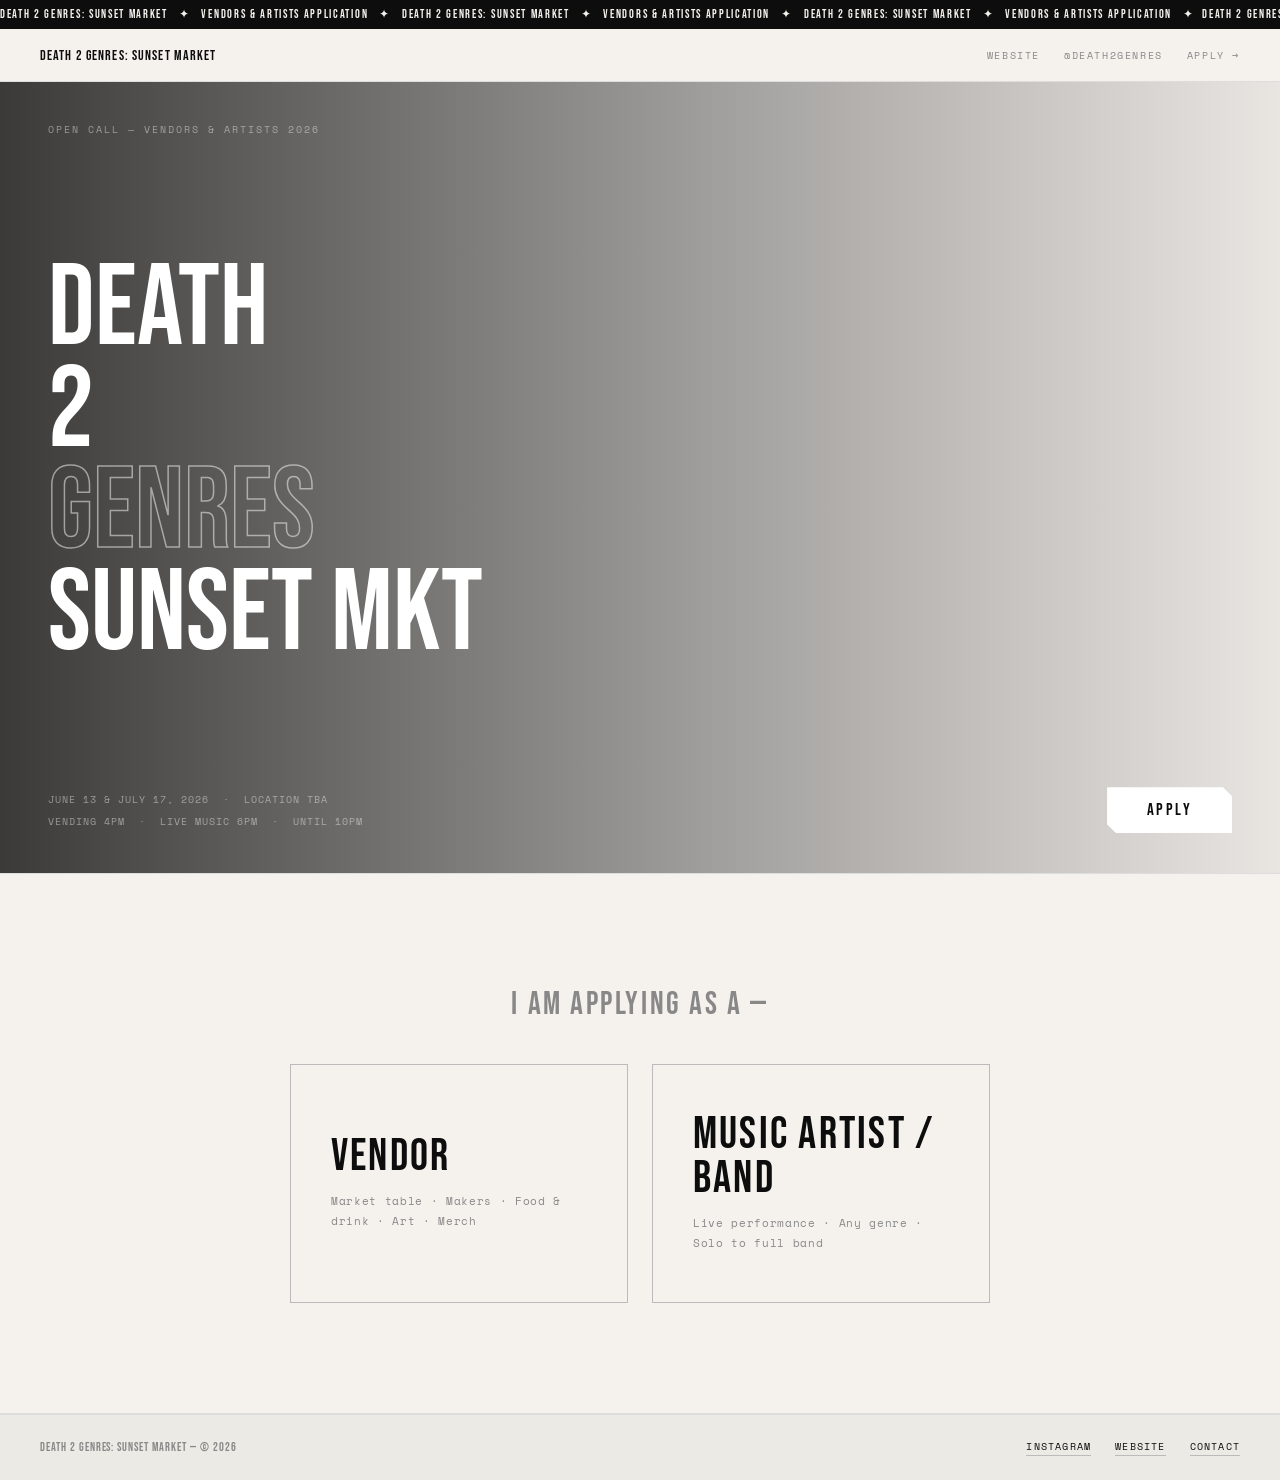
==== preview.html @ 9e219e61 "initial commit" ====
<!DOCTYPE html>
<html lang="en">
<head>
  <meta charset="UTF-8" />
  <meta name="viewport" content="width=device-width, initial-scale=1.0" />
  <title>Death 2 Genres: Sunset Market — Apply</title>
  <meta name="description" content="Apply as a vendor or artist for Death 2 Genres: Sunset Market — June 13 & July 17, 2025." />

  <!-- Fonts -->
  <link rel="preconnect" href="https://fonts.googleapis.com" />
  <link rel="preconnect" href="https://fonts.gstatic.com" crossorigin />
  <link href="https://fonts.googleapis.com/css2?family=Bebas+Neue&family=Space+Mono:wght@400;700&display=swap" rel="stylesheet" />

  <!-- Styles -->  <style>
/* ============================================================
   base.css — reset, variables, typography
   ============================================================ */

*, *::before, *::after {
  box-sizing: border-box;
  margin: 0;
  padding: 0;
}

:root {
  --black:       #0d0d0d;
  --white:       #f5f2ee;
  --off:         #eceae5;
  --mid:         #888;
  --border:      #ddd;
  --border-dark: #bbb;

  --font-display: 'Bebas Neue', sans-serif;
  --font-mono:    'Space Mono', monospace;
}

html {
  scroll-behavior: smooth;
}

body {
  font-family: var(--font-mono);
  background: var(--white);
  color: var(--black);
  overflow-x: hidden;
}

a {
  color: inherit;
  text-decoration: none;
}

/* ============================================================
   layout.css — ticker, nav, info bar, date cards, footer
   ============================================================ */

/* ── TICKER ── */
.ticker {
  background: var(--black);
  color: var(--white);
  font-family: var(--font-display);
  font-size: 12px;
  letter-spacing: 0.14em;
  padding: 7px 0;
  white-space: nowrap;
  overflow: hidden;
}

.ticker-inner {
  display: inline-block;
  animation: tick 22s linear infinite;
}

@keyframes tick {
  from { transform: translateX(0); }
  to   { transform: translateX(-100%); }
}

/* ── NAV ── */
nav {
  display: flex;
  justify-content: space-between;
  align-items: center;
  padding: 1.1rem 2.5rem;
  border-bottom: 1px solid var(--border);
  position: sticky;
  top: 0;
  background: var(--white);
  z-index: 100;
}

.nav-logo {
  font-family: var(--font-display);
  font-size: 14px;
  letter-spacing: 0.08em;
}

.nav-links {
  display: flex;
  gap: 1.5rem;
}

.nav-link {
  font-size: 10px;
  letter-spacing: 0.16em;
  text-transform: uppercase;
  color: var(--mid);
  transition: color 0.2s;
}

.nav-link:hover { color: var(--black); }

/* ── INFO BAR ── */
.info-bar {
  display: grid;
  grid-template-columns: repeat(4, 1fr);
  border-bottom: 1px solid var(--border);
}

.info-cell {
  padding: 1.4rem 2rem;
  border-right: 1px solid var(--border);
}

.info-cell:last-child { border-right: none; }

.info-cell .lbl {
  font-size: 9px;
  letter-spacing: 0.2em;
  text-transform: uppercase;
  color: var(--mid);
  margin-bottom: 4px;
}

.info-cell .val {
  font-family: var(--font-display);
  font-size: 1.25rem;
  letter-spacing: 0.04em;
}

/* ── DATE CARDS ── */
.dates-row {
  display: grid;
  grid-template-columns: 1fr 1fr;
  border-bottom: 1px solid var(--border);
}

.date-card {
  padding: 2.5rem 3rem;
  border-right: 1px solid var(--border);
  position: relative;
  overflow: hidden;
}

.date-card:last-child { border-right: none; }

.date-bg {
  position: absolute;
  right: 1rem;
  top: 0.5rem;
  font-family: var(--font-display);
  font-size: clamp(5rem, 10vw, 9rem);
  color: var(--off);
  line-height: 1;
  pointer-events: none;
  user-select: none;
}

.date-tag {
  font-size: 9px;
  letter-spacing: 0.2em;
  text-transform: uppercase;
  color: var(--mid);
  margin-bottom: 0.5rem;
}

.date-day {
  font-family: var(--font-display);
  font-size: clamp(2.5rem, 5vw, 4.5rem);
  line-height: 1;
  margin-bottom: 0.75rem;
}

.date-info {
  font-size: 10px;
  color: var(--mid);
  letter-spacing: 0.08em;
  line-height: 2;
}

/* ── FOOTER ── */
footer {
  border-top: 1px solid var(--border);
  padding: 1.5rem 2.5rem;
  display: flex;
  justify-content: space-between;
  align-items: center;
  background: var(--off);
  flex-wrap: wrap;
  gap: 1rem;
}

.foot-logo {
  font-family: var(--font-display);
  font-size: 12px;
  letter-spacing: 0.08em;
  color: var(--mid);
}

.foot-links {
  display: flex;
  gap: 1.5rem;
}

.foot-link {
  font-size: 10px;
  letter-spacing: 0.12em;
  text-transform: uppercase;
  border-bottom: 1px solid var(--border-dark);
  padding-bottom: 1px;
  transition: border-color 0.2s;
}

.foot-link:hover { border-color: var(--black); }

/* ── WHO ARE YOU SECTION ── */
.who-section {
  min-height: 60vh;
  display: flex;
  flex-direction: column;
  align-items: center;
  justify-content: center;
  padding: 5rem 2rem;
  border-bottom: 1px solid var(--border);
}

.who-label {
  font-family: var(--font-display);
  font-size: clamp(1.2rem, 3vw, 2rem);
  letter-spacing: 0.08em;
  color: var(--mid);
  margin-bottom: 2.5rem;
  text-transform: uppercase;
}

.who-cards {
  display: grid;
  grid-template-columns: 1fr 1fr;
  gap: 1.5rem;
  width: 100%;
  max-width: 700px;
}

.who-card {
  padding: 3rem 2.5rem;
  border: 1px solid var(--border-dark);
  background: transparent;
  cursor: pointer;
  text-align: left;
  transition: border-color 0.2s, background 0.2s;
  font-family: var(--font-mono);
}

.who-card:hover {
  border-color: var(--black);
  background: var(--off);
}

.who-card.selected {
  border-color: var(--black);
  border-width: 2px;
  background: var(--off);
}

.who-card-title {
  font-family: var(--font-display);
  font-size: clamp(1.8rem, 4vw, 2.8rem);
  letter-spacing: 0.05em;
  color: var(--black);
  line-height: 1;
  margin-bottom: 0.75rem;
}

.who-card-sub {
  font-size: 11px;
  color: var(--mid);
  letter-spacing: 0.06em;
  line-height: 1.8;
}

@media (max-width: 600px) {
  .who-cards { grid-template-columns: 1fr; }
  .who-section { min-height: auto; padding: 3.5rem 1.5rem; }
}

/* ============================================================
   hero.css — slideshow, scrim, headline, cta, dots, photo strip
   ============================================================ */

/* ── HERO WRAPPER ── */
.hero {
  position: relative;
  height: 88vh;
  overflow: hidden;
  border-bottom: 1px solid var(--border);
}

/* ── SLIDESHOW ── */
.slides {
  position: absolute;
  inset: 0;
}

.slide {
  position: absolute;
  inset: 0;
  background-size: cover;
  background-position: center;
  opacity: 0;
  transition: opacity 1.4s ease;
}

.slide.active { opacity: 1; }

/* ── SCRIM ── */
.hero-scrim {
  position: absolute;
  inset: 0;
  background: linear-gradient(
    to right,
    rgba(0, 0, 0, 0.76) 0%,
    rgba(0, 0, 0, 0.35) 55%,
    rgba(0, 0, 0, 0.05) 100%
  );
  z-index: 2;
}

/* ── CONTENT ── */
.hero-content {
  position: absolute;
  inset: 0;
  z-index: 4;
  display: flex;
  flex-direction: column;
  justify-content: space-between;
  padding: 2.5rem 3rem;
}

.hero-tag {
  font-size: 10px;
  letter-spacing: 0.2em;
  color: rgba(255, 255, 255, 0.45);
  text-transform: uppercase;
}

.hero-center {
  flex: 1;
  display: flex;
  align-items: center;
}

/* ── HEADLINE ── */
.hero-h1 {
  font-family: var(--font-display);
  font-size: clamp(4.5rem, 9vw, 9rem);
  line-height: 0.88;
  color: #fff;
}

.hero-h1 .outline {
  -webkit-text-stroke: 1.5px rgba(255, 255, 255, 0.5);
  color: transparent;
}

/* ── BOTTOM ROW ── */
.hero-bottom {
  display: flex;
  justify-content: space-between;
  align-items: flex-end;
}

.hero-meta {
  font-size: 10px;
  color: rgba(255, 255, 255, 0.45);
  letter-spacing: 0.1em;
  line-height: 2.2;
}

/* ── CTA BUTTON ── */
.btn-apply {
  display: inline-block;
  background: #fff;
  color: var(--black);
  font-family: var(--font-display);
  font-size: 17px;
  letter-spacing: 0.14em;
  padding: 13px 40px;
  border: none;
  cursor: pointer;
  transition: opacity 0.15s;
  clip-path: polygon(0 0, calc(100% - 9px) 0, 100% 9px, 100% 100%, 9px 100%, 0 calc(100% - 9px));
}

.btn-apply:hover { opacity: 0.85; }

/* ── SLIDE DOTS ── */
.slide-dots {
  position: absolute;
  bottom: 1.5rem;
  left: 50%;
  transform: translateX(-50%);
  display: flex;
  gap: 7px;
  z-index: 5;
}

.dot {
  width: 5px;
  height: 5px;
  border-radius: 50%;
  background: rgba(255, 255, 255, 0.25);
  border: 1px solid rgba(255, 255, 255, 0.45);
  cursor: pointer;
  transition: background 0.3s;
}

.dot.active { background: #fff; }

/* ── PHOTO STRIP ── */
.photo-strip {
  display: grid;
  grid-template-columns: repeat(8, 1fr);
  height: 110px;
  border-bottom: 1px solid var(--border);
  overflow: hidden;
}

.strip-photo {
  background-size: cover;
  background-position: center;
  filter: grayscale(100%);
  transition: filter 0.3s;
  border-right: 1px solid var(--border);
}

.strip-photo:last-child { border-right: none; }
.strip-photo:hover { filter: grayscale(0%); }

/* ============================================================
   form.css — sidebar, fields, date picker, checkboxes,
               submit button, success screen
   ============================================================ */

/* ── FORM LAYOUT ── */
.form-wrap {
  display: grid;
  grid-template-columns: 240px 1fr;
}

/* ── SIDEBAR ── */
.form-aside {
  padding: 3rem 2rem;
  border-right: 1px solid var(--border);
  position: sticky;
  top: 52px;
  align-self: start;
  height: calc(100vh - 52px);
  display: flex;
  flex-direction: column;
  justify-content: space-between;
  background: var(--off);
}

.aside-title {
  font-family: var(--font-display);
  font-size: 2.2rem;
  line-height: 1;
  margin-bottom: 1.8rem;
}

.aside-steps { display: flex; flex-direction: column; }

.step {
  display: flex;
  align-items: center;
  gap: 12px;
  padding: 12px 0;
  border-bottom: 1px solid var(--border-dark);
  font-size: 10px;
  letter-spacing: 0.1em;
  color: var(--mid);
  text-transform: uppercase;
}

.step.on { color: var(--black); }

.step.on .snum {
  background: var(--black);
  color: #fff;
  border-color: var(--black);
}

.snum {
  width: 22px;
  height: 22px;
  border: 1px solid var(--border-dark);
  border-radius: 50%;
  display: flex;
  align-items: center;
  justify-content: center;
  font-size: 9px;
  flex-shrink: 0;
  color: var(--mid);
}

.aside-foot {
  font-size: 10px;
  color: var(--mid);
  line-height: 1.9;
  letter-spacing: 0.04em;
}

.aside-foot a {
  color: var(--black);
  border-bottom: 1px solid var(--border-dark);
}

.aside-socials {
  display: flex;
  gap: 1rem;
  margin-top: 1rem;
}

.aside-social {
  font-size: 10px;
  letter-spacing: 0.1em;
  text-transform: uppercase;
  border-bottom: 1px solid var(--border-dark);
  padding-bottom: 1px;
}

/* ── FORM BODY ── */
.form-body { padding: 3rem 3.5rem 5rem; }

.fblock {
  margin-bottom: 3.5rem;
  padding-bottom: 3.5rem;
  border-bottom: 1px solid var(--border);
}

.fblock:last-of-type { border-bottom: none; }

.fblock-head {
  display: flex;
  align-items: baseline;
  gap: 0.75rem;
  margin-bottom: 1.75rem;
}

.fnum {
  font-family: var(--font-display);
  font-size: 3.5rem;
  color: var(--border-dark);
  line-height: 1;
  flex-shrink: 0;
}

.ftitle {
  font-family: var(--font-display);
  font-size: 1.6rem;
  letter-spacing: 0.05em;
  line-height: 1;
}

/* ── GRID ── */
.two-col {
  display: grid;
  grid-template-columns: 1fr 1fr;
  gap: 14px;
}

/* ── FIELDS ── */
.field { margin-bottom: 1.1rem; }

.field label {
  display: block;
  font-size: 10px;
  letter-spacing: 0.16em;
  text-transform: uppercase;
  color: var(--mid);
  margin-bottom: 7px;
}

.req { font-weight: 700; color: var(--black); }

.field input,
.field select,
.field textarea {
  width: 100%;
  padding: 11px 14px;
  background: #fff;
  border: 1px solid var(--border-dark);
  color: var(--black);
  font-family: var(--font-mono);
  font-size: 13px;
  outline: none;
  transition: border-color 0.2s;
  appearance: none;
  border-radius: 0;
}

.field input::placeholder,
.field textarea::placeholder { color: #bbb; }

.field input:focus,
.field select:focus,
.field textarea:focus { border-color: var(--black); }

.field select option { background: #fff; }

.field textarea { min-height: 90px; resize: vertical; }

.field .hint {
  font-size: 10px;
  color: var(--mid);
  margin-top: 5px;
  letter-spacing: 0.05em;
  font-style: italic;
}

.field-err {
  border-color: #b00 !important;
  border-width: 2px !important;
}

/* ── DATE RADIO PICKER ── */
.date-picks {
  display: grid;
  grid-template-columns: repeat(2, 1fr);
  gap: 10px;
}

.dp { position: relative; }

.dp input[type="radio"] {
  position: absolute;
  opacity: 0;
  width: 0;
  height: 0;
}

.dp label {
  display: flex;
  flex-direction: column;
  justify-content: center;
  height: 72px;
  padding: 0 16px;
  border: 1px solid var(--border-dark);
  cursor: pointer;
  transition: border-color 0.2s, background 0.2s;
  font-size: 13px;
  letter-spacing: 0;
  color: var(--black);
  text-transform: none;
}

.dp label .big {
  font-family: var(--font-display);
  font-size: 1.4rem;
  letter-spacing: 0.05em;
  display: block;
  line-height: 1;
  margin-bottom: 3px;
}

.dp label .small {
  font-size: 9px;
  letter-spacing: 0.1em;
  text-transform: uppercase;
  color: var(--mid);
}

.dp input:checked + label {
  border-color: var(--black);
  border-width: 2px;
  background: var(--off);
}

.dp input:checked + label .small { color: var(--black); }

/* ── CHECKBOXES ── */
.checks { display: flex; flex-direction: column; gap: 8px; }

.chk {
  display: flex;
  align-items: flex-start;
  gap: 10px;
  cursor: pointer;
  padding: 9px 12px;
  border: 1px solid var(--border);
  transition: border-color 0.2s, background 0.2s;
}

.chk:hover { border-color: var(--border-dark); background: var(--off); }
.chk:has(input:checked) { border-color: var(--black); background: var(--off); }

.chk input[type="checkbox"] {
  width: 13px;
  height: 13px;
  flex-shrink: 0;
  margin-top: 2px;
  accent-color: var(--black);
  cursor: pointer;
}

.chk span { font-size: 12px; line-height: 1.5; letter-spacing: 0.02em; }

/* ── SUBMIT ── */
.submit-row {
  display: flex;
  align-items: center;
  gap: 2rem;
  margin-top: 2.5rem;
}

.btn-submit {
  font-family: var(--font-display);
  font-size: 19px;
  letter-spacing: 0.14em;
  background: var(--black);
  color: #fff;
  border: none;
  padding: 15px 48px;
  cursor: pointer;
  transition: opacity 0.15s;
  clip-path: polygon(0 0, calc(100% - 9px) 0, 100% 9px, 100% 100%, 9px 100%, 0 calc(100% - 9px));
}

.btn-submit:hover    { opacity: 0.8; }
.btn-submit:disabled { opacity: 0.4; cursor: not-allowed; }

/* ── SUCCESS ── */
.success {
  display: none;
  min-height: 70vh;
  flex-direction: column;
  align-items: center;
  justify-content: center;
  text-align: center;
  padding: 4rem 2rem;
}

.success.show { display: flex; }

.success-check {
  font-family: var(--font-display);
  font-size: clamp(5rem, 14vw, 12rem);
  line-height: 1;
  color: transparent;
  -webkit-text-stroke: 1px var(--black);
}

.success-msg {
  font-family: var(--font-display);
  font-size: clamp(2rem, 5vw, 4rem);
  letter-spacing: 0.05em;
  margin: 0.75rem 0;
}

.success-sub {
  font-size: 11px;
  color: var(--mid);
  letter-spacing: 0.08em;
  max-width: 380px;
  line-height: 2;
}

.success-sub a { color: var(--black); border-bottom: 1px solid var(--border-dark); }

/* ── TYPE TOGGLE ── */
.type-toggle {
  display: flex;
  gap: 0;
  margin-bottom: 3rem;
  border: 1px solid var(--border-dark);
  width: fit-content;
}

.toggle-btn {
  font-family: var(--font-display);
  font-size: 16px;
  letter-spacing: 0.1em;
  padding: 12px 36px;
  border: none;
  background: transparent;
  color: var(--mid);
  cursor: pointer;
  transition: background 0.2s, color 0.2s;
  border-right: 1px solid var(--border-dark);
}

.toggle-btn:last-child { border-right: none; }

.toggle-btn.active {
  background: var(--black);
  color: #fff;
}

.toggle-btn:not(.active):hover {
  background: var(--off);
  color: var(--black);
}

/* ============================================================
   responsive.css — breakpoints
   ============================================================ */

@media (max-width: 900px) {
  .info-bar { grid-template-columns: 1fr 1fr; }
  .info-cell:nth-child(2) { border-right: none; }
  .info-cell:nth-child(3) { border-top: 1px solid var(--border); }
  .info-cell:nth-child(4) { border-top: 1px solid var(--border); border-right: none; }

  .date-picks { grid-template-columns: 1fr 1fr; }
}

@media (max-width: 700px) {
  /* Nav */
  nav { padding: 1rem 1.5rem; }
  .nav-logo { font-size: 11px; }

  /* Hero */
  .hero-content { padding: 2rem 1.5rem; }
  .hero-h1 { font-size: clamp(3.5rem, 14vw, 6rem); }
  .hero-bottom { flex-direction: column; align-items: flex-start; gap: 1.2rem; }

  /* Photo strip */
  .photo-strip { grid-template-columns: repeat(4, 1fr); height: 80px; }

  /* Info + dates */
  .info-bar { grid-template-columns: 1fr 1fr; }
  .dates-row { grid-template-columns: 1fr; }
  .date-card { border-right: none; border-bottom: 1px solid var(--border); }

  /* Form */
  .form-wrap { grid-template-columns: 1fr; }
  .form-aside {
    position: static;
    height: auto;
    padding: 2rem 1.5rem;
    border-right: none;
    border-bottom: 1px solid var(--border);
  }
  .form-body { padding: 2rem 1.5rem 4rem; }
  .two-col { grid-template-columns: 1fr; }
  .date-picks { grid-template-columns: 1fr 1fr; }
  .submit-row { flex-direction: column; align-items: flex-start; }

  /* Footer */
  footer { flex-direction: column; align-items: flex-start; gap: 0.75rem; }
}

  </style>
</head>
<body>

  <!-- ── TICKER ── -->
  <div class="ticker">
    <span class="ticker-inner" aria-hidden="true">
      DEATH 2 GENRES: SUNSET MARKET &nbsp;&nbsp;✦&nbsp;&nbsp; VENDORS &amp; ARTISTS APPLICATION &nbsp;&nbsp;✦&nbsp;&nbsp; DEATH 2 GENRES: SUNSET MARKET &nbsp;&nbsp;✦&nbsp;&nbsp; VENDORS &amp; ARTISTS APPLICATION &nbsp;&nbsp;✦&nbsp;&nbsp; DEATH 2 GENRES: SUNSET MARKET &nbsp;&nbsp;✦&nbsp;&nbsp; VENDORS &amp; ARTISTS APPLICATION &nbsp;&nbsp;✦&nbsp;&nbsp;
    </span><span class="ticker-inner" aria-hidden="true">
      DEATH 2 GENRES: SUNSET MARKET &nbsp;&nbsp;✦&nbsp;&nbsp; VENDORS &amp; ARTISTS APPLICATION &nbsp;&nbsp;✦&nbsp;&nbsp; DEATH 2 GENRES: SUNSET MARKET &nbsp;&nbsp;✦&nbsp;&nbsp; VENDORS &amp; ARTISTS APPLICATION &nbsp;&nbsp;✦&nbsp;&nbsp; DEATH 2 GENRES: SUNSET MARKET &nbsp;&nbsp;✦&nbsp;&nbsp; VENDORS &amp; ARTISTS APPLICATION &nbsp;&nbsp;✦&nbsp;&nbsp;
    </span>
  </div>

  <!-- ── NAV ── -->
  <nav>
    <div class="nav-logo">DEATH 2 GENRES: SUNSET MARKET</div>
    <div class="nav-links">
      <a href="https://death2genres.com" target="_blank" class="nav-link">Website</a>
      <a href="https://instagram.com/death2genres" target="_blank" class="nav-link">@death2genres</a>
      <a class="nav-link" style="cursor:pointer;" onclick="document.getElementById('apply').scrollIntoView({behavior:'smooth'})">Apply →</a>
    </div>
  </nav>

  <!-- ── HERO ── -->
  <section class="hero">
    <div class="slides">
      <div class="slide active" style="background-image: url('photos/170A4663.jpg')"></div>
      <div class="slide"        style="background-image: url('photos/170A4488.jpg')"></div>
      <div class="slide"        style="background-image: url('photos/170A4413.jpg')"></div>
      <div class="slide"        style="background-image: url('photos/170A4297.jpg')"></div>
      <div class="slide"        style="background-image: url('photos/170A4094.jpg')"></div>
      <div class="slide"        style="background-image: url('photos/170A5031.jpg')"></div>
      <div class="slide"        style="background-image: url('photos/170A4662.jpg')"></div>
      <div class="slide"        style="background-image: url('photos/170A4574.jpg')"></div>
    </div>

    <div class="hero-scrim"></div>

    <div class="hero-content">
      <div class="hero-tag">Open Call — Vendors &amp; Artists 2026</div>

      <div class="hero-center">
        <div class="hero-h1">
          <div>DEATH</div>
          <div>2</div>
          <div class="outline">GENRES</div>
          <div>SUNSET MKT</div>
        </div>
      </div>

      <div class="hero-bottom">
        <div class="hero-meta">
          JUNE 13 &amp; JULY 17, 2026 &nbsp;·&nbsp; LOCATION TBA<br>
          VENDING 4PM &nbsp;·&nbsp; LIVE MUSIC 6PM &nbsp;·&nbsp; UNTIL 10PM
        </div>
        <button class="btn-apply" onclick="document.getElementById('apply').scrollIntoView({behavior:'smooth'})">Apply</button>
      </div>
    </div>
  </section>

  <!-- ── WHO ARE YOU ── -->
  <section class="who-section" id="apply">
    <div class="who-label">I am applying as a —</div>
    <div class="who-cards">
      <button class="who-card" id="who-vendor" onclick="selectType('vendor')">
        <div class="who-card-title">Vendor</div>
        <div class="who-card-sub">Market table · Makers · Food &amp; drink · Art · Merch</div>
      </button>
      <button class="who-card" id="who-artist" onclick="selectType('artist')">
        <div class="who-card-title">Music Artist / Band</div>
        <div class="who-card-sub">Live performance · Any genre · Solo to full band</div>
      </button>
    </div>
  </section>

  <!-- ── FORM ── -->
  <section class="form-wrap" id="form" style="display:none;">

    <aside class="form-aside">
      <div>
        <div class="aside-title" id="aside-title"></div>
        <div class="aside-steps" id="aside-steps-vendor" style="display:none;">
          <div class="step on"><div class="snum">1</div>Contact</div>
          <div class="step on"><div class="snum">2</div>Business</div>
          <div class="step on"><div class="snum">3</div>Dates &amp; Setup</div>
        </div>
        <div class="aside-steps" id="aside-steps-artist" style="display:none;">
          <div class="step on"><div class="snum">1</div>Contact</div>
          <div class="step on"><div class="snum">2</div>Your Act</div>
          <div class="step on"><div class="snum">3</div>Stage &amp; Dates</div>
        </div>
      </div>
      <div class="aside-foot">
        <a href="mailto:elcapitan@death2genres.com">elcapitan@death2genres.com</a>
        <div class="aside-socials">
          <a href="https://instagram.com/death2genres" target="_blank" class="aside-social">Instagram</a>
          <a href="https://death2genres.com" target="_blank" class="aside-social">Website</a>
        </div>
      </div>
    </aside>

    <div class="form-body">

      <!-- ════ VENDOR FORM ════ -->
      <div id="vendor-form" style="display:none;">
        <div id="vendor-form-content">

          <div class="fblock">
            <div class="fblock-head"><div class="fnum">01</div><div class="ftitle">Contact Info</div></div>
            <div class="two-col">
              <div class="field"><label>First Name <span class="req">*</span></label><input type="text" name="v_first_name" id="v-fname" placeholder="Jane" /></div>
              <div class="field"><label>Last Name <span class="req">*</span></label><input type="text" name="v_last_name" id="v-lname" placeholder="Smith" /></div>
            </div>
            <div class="two-col">
              <div class="field"><label>Email <span class="req">*</span></label><input type="email" name="v_email" id="v-email" placeholder="jane@yourbrand.com" /></div>
              <div class="field"><label>Phone</label><input type="tel" name="v_phone" placeholder="(303) 555-0100" /></div>
            </div>
            <div class="field">
              <label>Instagram</label>
              <input type="text" name="v_instagram" placeholder="@yourbrand" />
              <div class="hint">// We'll tag you in promos</div>
            </div>
          </div>

          <div class="fblock">
            <div class="fblock-head"><div class="fnum">02</div><div class="ftitle">Your Business</div></div>
            <div class="field"><label>Brand / Business Name <span class="req">*</span></label><input type="text" name="v_business_name" id="v-bizname" placeholder="The Golden Petal Co." /></div>
            <div class="field">
              <label>Category <span class="req">*</span></label>
              <select name="v_category" id="v-category">
                <option value="">— Select —</option>
                <option>Handmade crafts &amp; art</option>
                <option>Jewelry &amp; accessories</option>
                <option>Clothing &amp; apparel</option>
                <option>Plants &amp; florals</option>
                <option>Candles, soaps &amp; wellness</option>
                <option>Pottery &amp; ceramics</option>
                <option>Food &amp; beverage</option>
                <option>Vintage &amp; resale</option>
                <option>Photography &amp; prints</option>
                <option>Music / merch</option>
                <option>Other</option>
              </select>
            </div>
            <div class="field">
              <label>Tell us about your brand <span class="req">*</span></label>
              <textarea name="v_description" id="v-description" placeholder="What you sell, your vibe, what makes your booth worth showing up for..."></textarea>
            </div>
            <div class="two-col">
              <div class="field"><label>Website or Portfolio</label><input type="url" name="v_website" placeholder="https://" /></div>
              <div class="field">
                <label>Market Experience</label>
                <select name="v_experience">
                  <option value="">— Select —</option>
                  <option>Yes — regularly</option>
                  <option>Yes — a few times</option>
                  <option>First time</option>
                </select>
              </div>
            </div>
          </div>

          <div class="fblock">
            <div class="fblock-head"><div class="fnum">03</div><div class="ftitle">Dates &amp; Setup</div></div>
            <div class="field">
              <label>Which date(s)? <span class="req">*</span></label>
              <div class="date-picks" id="v-date-picks">
                <div class="dp"><input type="radio" name="v_date" id="vd1" value="June 13, 2026" /><label for="vd1"><span class="big">June 13</span><span class="small">Friday · Show 01</span></label></div>
                <div class="dp"><input type="radio" name="v_date" id="vd2" value="July 17, 2026" /><label for="vd2"><span class="big">July 17</span><span class="small">Thursday · Show 02</span></label></div>
              </div>
            </div>
            <div class="two-col" style="margin-top:1.2rem;">
              <div class="field">
                <label>Need Electricity?</label>
                <select name="v_power">
                  <option>No</option>
                  <option>Yes — lighting only</option>
                  <option>Yes — equipment</option>
                </select>
              </div>
              <div class="field">
                <label>How big is your setup?</label>
                <select name="v_setup_size">
                  <option value="">— Select —</option>
                  <option>Small (single table)</option>
                  <option>Medium (table + rack / display)</option>
                  <option>Large (full tent / multiple tables)</option>
                  <option>Not sure yet</option>
                </select>
              </div>
            </div>

            <div class="field" style="margin-top:0.8rem;">
              <label>Anything else?</label>
              <textarea name="v_notes" placeholder="Setup needs, questions, etc."></textarea>
            </div>
          </div>

          <div class="submit-row">
            <button class="btn-submit" id="v-submit-btn" type="button" onclick="submitVendor()">Send It →</button>
          </div>

        </div>
        <div class="success" id="v-success">
          <div class="success-check">✓</div>
          <div class="success-msg">You're on our radar.</div>
          <div class="success-sub">We'll be in touch at the email you provided. Follow <a href="https://instagram.com/death2genres" target="_blank">@death2genres</a> for updates.</div>
        </div>
      </div>

      <!-- ════ ARTIST FORM ════ -->
      <div id="artist-form" style="display:none;">
        <div id="artist-form-content">

          <div class="fblock">
            <div class="fblock-head"><div class="fnum">01</div><div class="ftitle">Contact Info</div></div>
            <div class="two-col">
              <div class="field"><label>First Name <span class="req">*</span></label><input type="text" name="a_first_name" id="a-fname" placeholder="Jane" /></div>
              <div class="field"><label>Last Name <span class="req">*</span></label><input type="text" name="a_last_name" id="a-lname" placeholder="Smith" /></div>
            </div>
            <div class="two-col">
              <div class="field"><label>Email <span class="req">*</span></label><input type="email" name="a_email" id="a-email" placeholder="jane@yourband.com" /></div>
              <div class="field"><label>Phone</label><input type="tel" name="a_phone" placeholder="(303) 555-0100" /></div>
            </div>
            <div class="two-col">
              <div class="field">
                <label>Instagram <span class="req">*</span></label>
                <input type="text" name="a_instagram" id="a-instagram" placeholder="@yourband" />
                <div class="hint">// We'll tag you in show promos</div>
              </div>
              <div class="field"><label>Other Socials</label><input type="text" name="a_socials" placeholder="TikTok, Twitter, Facebook..." /></div>
            </div>
          </div>

          <div class="fblock">
            <div class="fblock-head"><div class="fnum">02</div><div class="ftitle">Your Act</div></div>
            <div class="two-col">
              <div class="field"><label>Artist / Band Name <span class="req">*</span></label><input type="text" name="a_artist_name" id="a-artist-name" placeholder="The Midnight Collective" /></div>
              <div class="field">
                <label>Act Size <span class="req">*</span></label>
                <select name="a_act_size" id="a-act-size">
                  <option value="">— Select —</option>
                  <option>Solo</option>
                  <option>Group</option>
                </select>
              </div>
            </div>
            <div class="field">
              <label>How would YOU describe your sound? <span class="req">*</span></label>
              <textarea name="a_sound" id="a-sound" placeholder="Skip the genre labels — tell us what your music actually feels like, who it's for, what kind of energy you bring to a room..."></textarea>
            </div>
            <div class="field">
              <label>Music Links <span class="req">*</span></label>
              <textarea name="a_links" id="a-links" placeholder="Spotify, SoundCloud, Bandcamp, YouTube, etc. Drop as many as you have — we want to hear you." style="min-height:70px;"></textarea>
              <div class="hint">// EPK link welcome too</div>
            </div>
            <div class="field">
              <label>Show Examples</label>
              <textarea name="a_show_examples" placeholder="Links to live footage, past show videos, or describe a show that represents what we'd be getting." style="min-height:70px;"></textarea>
              <div class="hint">// Not required but it really helps</div>
            </div>
            <div class="field">
              <label>Instruments &amp; Equipment You're Bringing <span class="req">*</span></label>
              <textarea name="a_equipment" id="a-equipment" placeholder="Guitars, bass, drums, keys, DJ setup, PA, amps, pedals — list everything you plan to bring." style="min-height:70px;"></textarea>
            </div>
          </div>

          <div class="fblock">
            <div class="fblock-head"><div class="fnum">03</div><div class="ftitle">Stage &amp; Dates</div></div>
            <div class="field">
              <label>Which date(s) work for you? <span class="req">*</span></label>
              <div class="date-picks" id="a-date-picks">
                <div class="dp"><input type="radio" name="a_date" id="ad1" value="June 13, 2026" /><label for="ad1"><span class="big">June 13</span><span class="small">Friday · Show 01</span></label></div>
                <div class="dp"><input type="radio" name="a_date" id="ad2" value="July 17, 2026" /><label for="ad2"><span class="big">July 17</span><span class="small">Thursday · Show 02</span></label></div>
              </div>
            </div>
            <div class="field" style="margin-top:1.2rem;">
              <label>Any other shows around these dates?</label>
              <textarea name="a_other_shows" placeholder="Let us know if you have gigs around June 13 or July 17." style="min-height:70px;"></textarea>
            </div>
            <div class="field">
              <label>Anything else?</label>
              <textarea name="a_notes" placeholder="Rider needs, questions, whatever's on your mind."></textarea>
            </div>
          </div>

          <div class="submit-row">
            <button class="btn-submit" id="a-submit-btn" type="button" onclick="submitArtist()">Send It →</button>
          </div>

        </div>
        <div class="success" id="a-success">
          <div class="success-check">✓</div>
          <div class="success-msg">We hear you.</div>
          <div class="success-sub">We'll listen to your links and be in touch. Follow <a href="https://instagram.com/death2genres" target="_blank">@death2genres</a> for updates.</div>
        </div>
      </div>

    </div><!-- /form-body -->
  </section>

  <!-- ── FOOTER ── -->
  <footer>
    <div class="foot-logo">Death 2 Genres: Sunset Market — © 2026</div>
    <div class="foot-links">
      <a href="https://instagram.com/death2genres" target="_blank" class="foot-link">Instagram</a>
      <a href="https://death2genres.com" target="_blank" class="foot-link">Website</a>
      <a href="mailto:elcapitan@death2genres.com" class="foot-link">Contact</a>
    </div>
  </footer>

  <!-- Scripts -->
  <script>
/* ============================================================
   config.js — shared constants, load this first
   ============================================================ */

window.FORMSPREE_URL  = 'https://formspree.io/f/YOUR_FORM_ID';
window.FALLBACK_EMAIL = 'elcapitan@death2genres.com';

/* ============================================================
   slideshow.js — hero image carousel (no dots)
   ============================================================ */

(function () {
  const slides = document.querySelectorAll('.slide');
  if (!slides.length) return;

  let current = 0;

  function goTo(n) {
    slides[current].classList.remove('active');
    current = n;
    slides[current].classList.add('active');
  }

  setInterval(() => goTo((current + 1) % slides.length), 4000);
})();

/* ============================================================
   form.js — vendor form validation + submission
   ============================================================ */

function setError(el, hasError) {
  el.classList.toggle('field-err', hasError);
}

function collectVendorData() {
  const fd = new FormData();

  document.querySelectorAll(
    '#vendor-form-content input:not([type=checkbox]):not([type=radio]), ' +
    '#vendor-form-content select, ' +
    '#vendor-form-content textarea'
  ).forEach(el => { if (el.name && el.value) fd.append(el.name, el.value); });

  const checked = [...document.querySelectorAll('#vendor-form-content input[type=checkbox]:checked')]
    .map(cb => cb.value).join(', ');
  if (checked) fd.append('v_extras', checked);

  const date = document.querySelector('input[name="v_date"]:checked');
  if (date) fd.append('v_date', date.value);

  fd.append('application_type', 'Vendor');
  return fd;
}

function validateVendor() {
  const required = ['v-fname', 'v-lname', 'v-email', 'v-bizname', 'v-category', 'v-description']
    .map(id => document.getElementById(id));

  const dateOk    = document.querySelector('input[name="v_date"]:checked');
  const datePicks = document.getElementById('v-date-picks');
  let valid = true;

  required.forEach(el => {
    const empty = !el.value.trim();
    setError(el, empty);
    if (empty) valid = false;
  });

  if (!dateOk) {
    datePicks.style.outline = '2px solid #b00';
    valid = false;
  } else {
    datePicks.style.outline = 'none';
  }

  if (!valid) {
    (required.find(e => !e.value.trim()) || datePicks)
      .scrollIntoView({ behavior: 'smooth', block: 'center' });
  }

  return valid;
}

async function submitVendor() {
  if (!validateVendor()) return;

  const btn = document.getElementById('v-submit-btn');
  btn.disabled = true;
  btn.textContent = 'Sending...';

  try {
    const res = await fetch(window.FORMSPREE_URL, {
      method: 'POST',
      body: collectVendorData(),
      headers: { Accept: 'application/json' },
    });

    if (res.ok) {
      document.getElementById('vendor-form-content').style.display = 'none';
      const s = document.getElementById('v-success');
      s.classList.add('show');
      s.scrollIntoView({ behavior: 'smooth' });
    } else {
      throw new Error(`HTTP ${res.status}`);
    }
  } catch (err) {
    console.error('Vendor submit error:', err);
    btn.disabled = false;
    btn.textContent = 'Send It →';
    alert(`Something went wrong — email us at ${window.FALLBACK_EMAIL}`);
  }
}

window.submitVendor = submitVendor;

/* ============================================================
   artist-form.js — type selection, toggle, artist validation & submit
   ============================================================ */

/* ── TYPE SELECTION (from who-cards) ── */

function selectType(type) {
  const formSection = document.getElementById('form');
  const vendorForm  = document.getElementById('vendor-form');
  const artistForm  = document.getElementById('artist-form');
  const asideTitle  = document.getElementById('aside-title');
  const stepsVendor = document.getElementById('aside-steps-vendor');
  const stepsArtist = document.getElementById('aside-steps-artist');
  const cardVendor  = document.getElementById('who-vendor');
  const cardArtist  = document.getElementById('who-artist');

  // Mark selected card
  cardVendor.classList.toggle('selected', type === 'vendor');
  cardArtist.classList.toggle('selected', type === 'artist');

  // Show form section
  formSection.style.display = 'grid';

  if (type === 'vendor') {
    vendorForm.style.display  = 'block';
    artistForm.style.display  = 'none';
    asideTitle.innerHTML      = 'Vendor<br>Interest';
    stepsVendor.style.display = 'flex';
    stepsArtist.style.display = 'none';
  } else {
    vendorForm.style.display  = 'none';
    artistForm.style.display  = 'block';
    asideTitle.innerHTML      = 'Artist<br>Interest';
    stepsVendor.style.display = 'none';
    stepsArtist.style.display = 'flex';
  }

  // Smooth scroll into the form
  setTimeout(() => {
    formSection.scrollIntoView({ behavior: 'smooth', block: 'start' });
  }, 50);
}

/* ── ARTIST VALIDATION ── */

function validateArtist() {
  const required = [
    'a-fname', 'a-lname', 'a-email',
    'a-instagram', 'a-artist-name', 'a-act-size',
    'a-sound', 'a-links', 'a-equipment'
  ].map(id => document.getElementById(id));

  const dateOk    = document.querySelector('input[name="a_date"]:checked');
  const datePicks = document.getElementById('a-date-picks');
  let valid = true;

  required.forEach(el => {
    const empty = !el.value.trim();
    el.classList.toggle('field-err', empty);
    if (empty) valid = false;
  });

  if (!dateOk) {
    datePicks.style.outline = '2px solid #b00';
    valid = false;
  } else {
    datePicks.style.outline = 'none';
  }

  if (!valid) {
    (required.find(e => !e.value.trim()) || datePicks)
      .scrollIntoView({ behavior: 'smooth', block: 'center' });
  }

  return valid;
}

/* ── ARTIST DATA COLLECTION ── */

function collectArtistData() {
  const fd = new FormData();

  document.querySelectorAll(
    '#artist-form-content input:not([type=checkbox]):not([type=radio]), ' +
    '#artist-form-content select, ' +
    '#artist-form-content textarea'
  ).forEach(el => { if (el.name && el.value) fd.append(el.name, el.value); });

  const date = document.querySelector('input[name="a_date"]:checked');
  if (date) fd.append('a_date', date.value);

  fd.append('application_type', 'Artist / Band');
  return fd;
}

/* ── ARTIST SUBMISSION ── */

async function submitArtist() {
  if (!validateArtist()) return;

  const btn = document.getElementById('a-submit-btn');
  btn.disabled = true;
  btn.textContent = 'Sending...';

  try {
    const res = await fetch(window.FORMSPREE_URL, {
      method: 'POST',
      body: collectArtistData(),
      headers: { Accept: 'application/json' },
    });

    if (res.ok) {
      document.getElementById('artist-form-content').style.display = 'none';
      const s = document.getElementById('a-success');
      s.classList.add('show');
      s.scrollIntoView({ behavior: 'smooth' });
    } else {
      throw new Error(`HTTP ${res.status}`);
    }
  } catch (err) {
    console.error('Artist submit error:', err);
    btn.disabled = false;
    btn.textContent = 'Send It →';
    alert(`Something went wrong — email us at ${window.FALLBACK_EMAIL}`);
  }
}

window.selectType   = selectType;
window.submitArtist = submitArtist;

  </script>
</body>
</html>
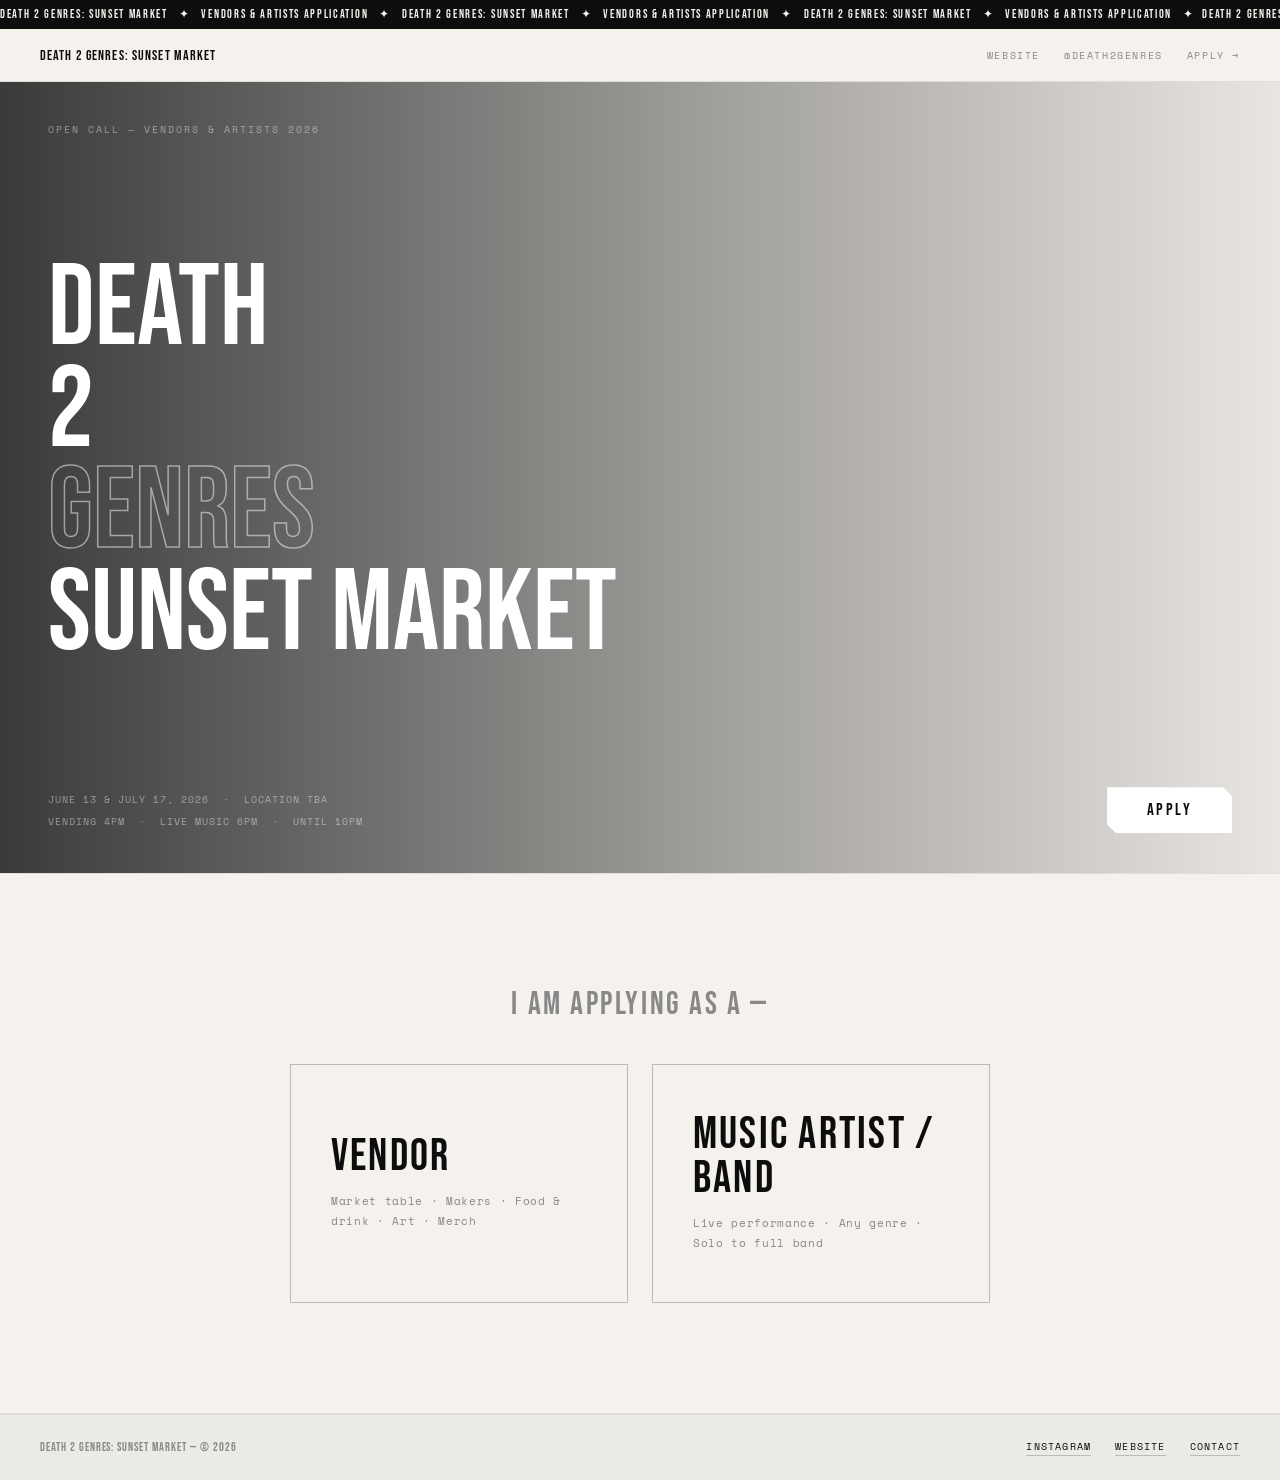
==== commit 4faad57d: "Fix Market name" ====
--- a/preview.html
+++ b/preview.html
@@ -906,7 +906,7 @@
           <div>DEATH</div>
           <div>2</div>
           <div class="outline">GENRES</div>
-          <div>SUNSET MKT</div>
+          <div>SUNSET MARKET</div>
         </div>
       </div>
 
